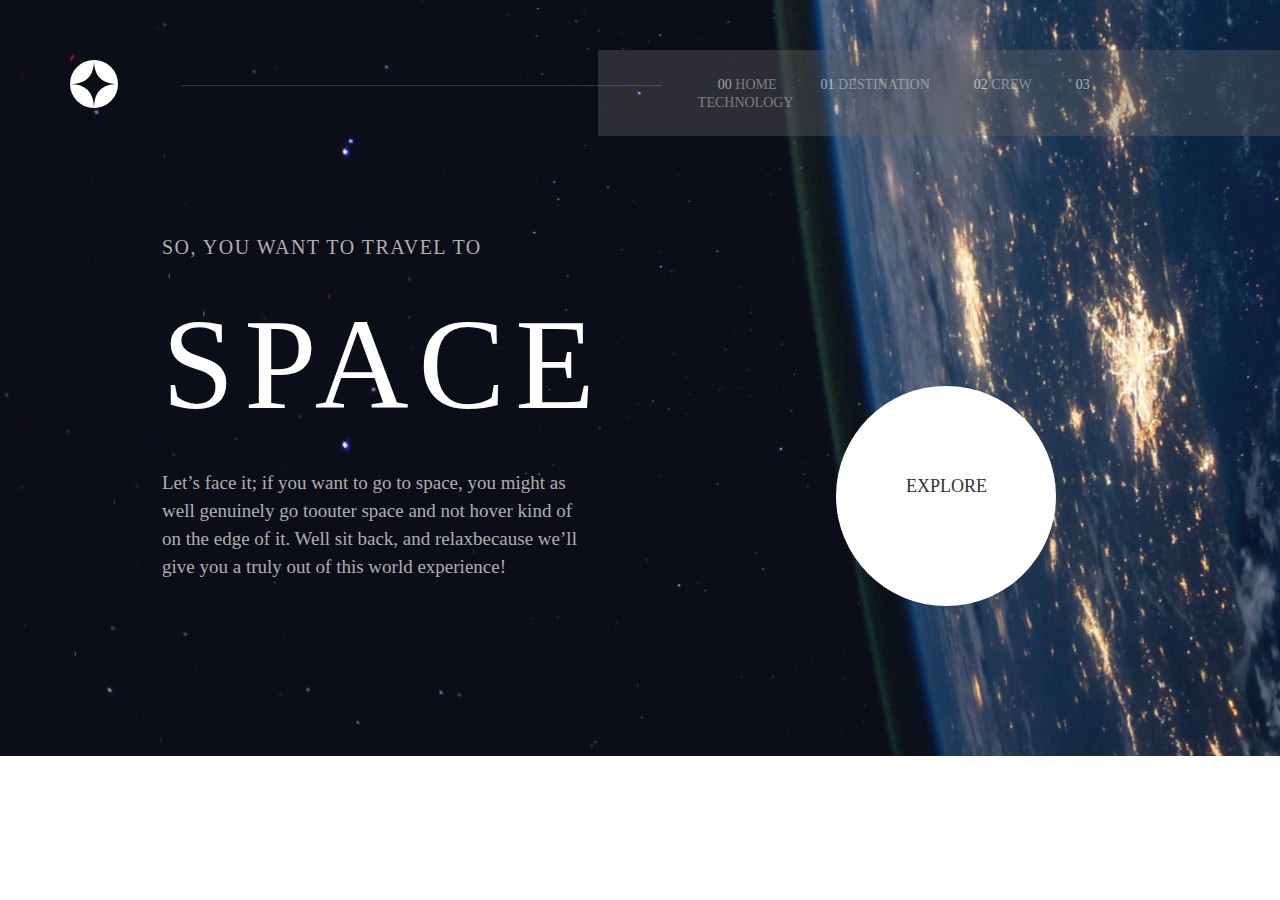
==== index.html @ 4facad0a "second commit" ====
<!DOCTYPE html>
<html lang="en">
<head>
  <meta charset="UTF-8">
  <meta name="viewport" content="width=device-width, initial-scale=1.0">

  <link rel="icon" type="image/png" sizes="32x32" href="./assets/favicon-32x32.png">
  <link rel="stylesheet" href="/css/style.css">
  
  <title>Space tourism website</title>
</head>
<body>

   <div class="home-section">
      <header>
         <div class="logo">
            <img src="/starter-code/assets/shared/logo.svg" alt="logo">
         </div>
         <span class="hr-line"></span>
         <div class="menu">
            <img src="/starter-code/assets/shared/icon-hamburger.svg" alt="menu">
         </div>
         <div class="navigation">
            <nav class="navbar">
               <a class="navbar-list" href="/index.html"><span>00</span> Home</a>
               <a class="navbar-list" href="/starter-code/destination-mars.html"><span>01</span> Destination</a>
               <a class="navbar-list" href="/starter-code/crew-commander.html"><span>02</span> Crew</a>
               <a class="navbar-list" href="/starter-code/technology-vehicle.html"><span>03</span> Technology</a>
            </nav>
         </div>
      </header>
      <section class="home-section-display">
         <div class="display-one">
            <h6>So, you want to travel to</h6>
            <h1>Space</h1>
            <p>Let’s face it; if you want to go to space, you might as well genuinely go toouter space and not hover kind of on the edge of it. Well sit back, and relaxbecause we’ll give you a truly out of this world experience! </p>
         </div>
         <div class="display-two">
            <h3 class="explore">Explore</h3>
         </div>
      </section>
   </div>
<script src="/app.js"></script>
</body>
</html>
---- css/style.css ----
*{
   padding: 0;
   margin: 0;
   box-sizing: border-box;
}

.other-crew{
   width: 20%;
   margin-top: 50px;
   display: flex;
   justify-content: space-between;
}

.newlink{
   margin-bottom: 25px;
   width: 10px;
   height: 10px;
   border-radius: 50%;
   background: rgba(100, 100, 102, 0.616);
}

.hr-line{
   background: rgba(133, 130, 130, 0.37);
   width: 500px;
   height: 1px;
   z-index: 1000;
   position: relative;
   top: 35px;
   left: 5%;
}

a{
   text-decoration: none;
   color: rgb(204, 198, 198);
}


a:hover {
   text-decoration: underline;
   color: #fff;
}

h1{
   font-size: 130px;
   font-weight: 10;
   text-transform: uppercase;
   margin: 30px 0;
   color: #fff;
   letter-spacing: 10px;
}

h3{
   font-size: 18px;
   font-weight: 2;
   text-transform: uppercase;
}
h6{
   font-size: 20px;
   font-weight: 2;
   letter-spacing: 1.5px;
   text-transform: uppercase;
}

span{
   font-weight: 400;
   color: white;
}

body{
   color: rgb(179, 174, 174);
}

.home-section{
   background-image: url(../starter-code/assets/home/background-home-desktop.jpg);
   background-repeat: no-repeat;
   padding: 50px 0;
}

header{
   display: flex;
   justify-content: space-between;
}

.logo{
   padding: 10px 0 10px 70px;
}

.menu, .cancel{
   display: none;
}

nav{
   padding: 25px 100px;
   background: rgba(100, 100, 102, 0.616);
   opacity: 0.6;
   font-weight: 400;
}
   

.navbar-list{
   padding: 0 20px;
   font-size: 14px;
   text-transform: uppercase;   
}

.home-section-display{
   display: flex;
   justify-content: space-between;
   padding: 100px 150px;
}

.display-one{
   width: 45%;
   padding: 0 12px  
}

p{
   line-height: 28px;
   font-size: 19px;
}

.display-two{
   width: 30%;
   margin-top: 150px;
}

 .explore{
   background: white;
   color: #333;
   height: 220px;
   width: 220px;
   border-radius: 50%; 
}

.display-two h3{
   padding-top: 90px;
   padding-left: 70px;
}

/* DESTINATION */

.h4-destination{
   font-weight: 5;
   margin-bottom: 70px;
   color: #fff;
   text-transform: uppercase;
}

.h4-destination span{
   color: rgb(179, 174, 174);
   padding: 0 7px;
}

.destination-section{
   background-image: url(../starter-code/assets/destination/background-destination-desktop.jpg);
   background-repeat: no-repeat;
   background-size: contain;
   padding: 50px 0;
}

.destination-section-display{
   display: flex;
   justify-content: space-evenly;
   padding: 100px 0;
}

.destination-display-one{
   width: 30%;
   align-self: center;
}

.destination-display-two h1{
   margin: 20px 0;
   font-size: 85px; 
}

.destination-display-two{
   width: 30%;
   align-self: center;
   margin-top: 70px;
}

.sub-nav-list{
   padding: 0 20px 0 0;
   text-transform: uppercase;  
}

.destination-display-two .hr{
   background: rgba(133, 130, 130, 0.37);
   z-index: 100;
   margin-top: 60px;
   margin-bottom: 20px;
}

.distance{
   display: flex;
   justify-content: space-between;
   text-transform: uppercase;
   margin: 20px 0;
}
.distance-two{
   margin-right: 100px;
}

small{
  line-height: 40px;
  text-transform: uppercase;
}

h4{
   font-size: 20px;
   font-weight: 5;
}

/* CREW SECTION */

.crew-section{
   background-image: url(../starter-code/assets/crew/background-crew-desktop.jpg);
   background-repeat: no-repeat;
   background-size: cover;
   padding: 50px 0;
}

.crew-section-display{
   display: flex;
   justify-content: space-evenly;
   padding: 120px;
}

.crew-section-display-one, .crew-section-display-two{
   width: 40%;
}

.crew-info{
   margin-top: 100px;
}

.crew-position{
   text-transform: uppercase;
   letter-spacing: 4px;
   font-size: 22px;
}

.crew-name{
   font-size: 35px;
   font-weight: 2;
   letter-spacing: 4px;
   color: #fff;
   margin: 20px 0 40px 0;
   text-transform: uppercase;
}

/* TECHNOLOGY */
.img-two{
   display: none;
}
.technology-section{
   background-image: url(../starter-code/assets/technology/background-technology-desktop.jpg);
   background-repeat: no-repeat;
   background-size: cover;
   padding: 50px 0;
}

.technology-section-display{
   padding: 100px 0px 100px 100px;
}

.float{
   display: flex;
   justify-content: space-between;
}

.technology-float-one{
   display: flex;
   justify-content: space-evenly;
   margin-top: 30px;
}

.numbering{
   display: grid;
   width: 30%;
   position: absolute;
   top: 42%;
   left: 10%;
}

.num{
   margin-bottom: 35px;
   width: 70px;
   height: 70px;
   border-radius: 50%;
   border: 1px solid #fff;
   padding-top: 25px;
   padding-left: 30px;
   font-size: 20px;
}

.num:hover, .newlink:hover{
   background: #fff;
   text-decoration: none;
   color: rgba(100, 100, 102, 0.616);;
}

.technology-info{
   width: 60%;
}

.technology-float-two{
   width: 45%;
   margin-top: -70px;
}

.technology-float-two img{
   width: 550px;
   height: 400px;
}

.technology-name{
   text-transform: uppercase;
   letter-spacing: 3px;
   font-size: 35px;
   font-weight: 2;
   color: #fff;
   margin: 15px 0;
}

/* RESPONSIVENESS */

@media only screen and (max-width: 480px) {

   nav{
      justify-content: center;
      width: 200px;
      display: none;
      padding: 10px 10px;
      margin-top: 40px;
      position: absolute;
      right: 0%;
      background: rgb(7, 7, 20);
      opacity: 1;
   }

   .navbar-list{
      padding: 20px 0;
      border-bottom: 1px dotted rgba(105, 104, 104, 0.37);  
   }

   a:hover {
      text-decoration: none;
      color: #fff;
   }
   
   .navbar-list:last-child{
      border-bottom: none;
   }
   h1{
      font-size: 80px;
      margin: 20px 0;
   }
   h6{
      font-size: 18px;
   }
   p{
      line-height: 10px;
      font-size: 16px;
   }
   section{
      display: block;
   }

   header{
      padding: 0 25px;
   }

   .logo{
      padding: 0px;
   }

    .hr-line{
      display: none;
   }

   .menu{
      display: block;
      position: absolute;
      top: 8%;
      left: 85%;
   }

   .home-section{
      background-image: url(../starter-code/assets/home/background-home-mobile.jpg);
      background-size: cover;
      background-repeat: no-repeat;
      padding: 30px 0;
      text-align: center;
   }

   .home-section-display{
      display: block;
      padding: 40px 10px;
   }

   .display-one{
      width: 100%;
      padding: 0px;  
   }
   
   p{
      line-height: 28px;
      font-size: 16px;
   }
   
   .display-two{
      width: 100%;
      margin-top: 55px;
      display: flex;
      justify-content: center;
   }
   
    .explore{
      height: 180px;
      width: 180px;
   }

   .display-two h3{
      padding-top: 75px;
      padding-left: 20px;
   }

      /* DESTINATION */
      
   .h4-destination{
      margin-bottom: 50px ;
   }

   h6{
      font-size: 18px;
   }
   .destination-display-two h1{
      margin: 20px 0;
      font-size: 70px; 
   }
   .destination-section{
      background-image: url(../starter-code/assets/destination/background-destination-mobile.jpg);
      background-repeat: no-repeat;
      background-size: cover;
      padding: 40px 0;
      text-align: center;
   }

   .destination-section-display, .crew-section-display{
      display: block;
      padding: 0 10px;
   }

   .destination-display-two, .destination-display-one{
      width: 100%;
      margin-top: 50px;
      padding: 0;
   }

   .destination-display-one img, .crew-display-two img{
      width: 300px;
      height: 300px;
   }

   .destination-display-two .hr{
      margin-top: 50px;
      margin-bottom: 15px;
   }

   .distance{
      margin: 10px 0;
      justify-content: space-around;
   }
   .distance-two{
      margin-right: 0px;
   }

   /* CREW */

   .crew-section{
      background-image: url(../starter-code/assets/crew/background-crew-mobile.jpg);
      background-repeat: no-repeat;
      background-size: cover;
      text-align: center;
      padding: 30px 0;
   }

   .crew-section-display-one, .crew-section-display-two{
      width: 100%;
   }

   .crew-section-display{
      display: flex;
      flex-direction: column-reverse;
      margin-top: 70px;
      padding: 0 15px;
   }

   .crew-info{
      margin-top: 50px;
   }

   .crew-name{
      font-size: 35px;
      font-weight: 2;
      letter-spacing: 2px;
      margin: 15px 0 30px 0;
   }

   .other-crew{
      width: 100%;
      margin-top: 50px;
      display: flex;
      justify-content: center;
   }

   .newlink{
      margin: 10px 10px 25px 10px;
   }

   /* TECHNOLOGY */

   .img-one{
      display: none;
   }
   .img-two{
      display: block;
      width: 100%;
   }

   .h4-destination{
      margin-top: 20px;
      margin-bottom: 40px;
   }

   .technology-section{
      background-image: url(../starter-code/assets/technology/background-technology-mobile.jpg);
      background-repeat: no-repeat;
      background-size: cover;
      padding: 30px 0px;
      text-align: center;
   }
   
   .technology-section-display{
      padding: 30px 11px;
   }
   
   .float{
      flex-direction: column-reverse;
   }

   .technology-float-one{
      display: flex;
      justify-content: space-evenly;
      margin-top: 120px;
   }

   .technology-float-two img{
      width: 100%;
      height: 100%;
   }

   .numbering{
      margin: 50px 0;
      display: flex;
      justify-content: center;
      width: 100%;
      position: absolute;
      top: 62%;
      left: 0%;
   }
   
   .num{
      margin-left: 17px;
      margin-top: 20px;
      width: 60px;
      height: 60px;
      padding-top: 15px;
      padding-left: 5px;
   }
   
   .technology-info{
      width: 100%;
   }
 
   .technology-float-two{
      width: 100%;
      margin-top: 50px;
   }
   
   .technology-name{
      letter-spacing: 1px;
      font-size: 30px;
      margin-top: 20px;
   }


}

@media only screen and (max-width: 768px) and (min-width: 481px){
   span, .hr-line{
      display: none;
   }
   .home-section{
      background-image: url(../starter-code/assets/home/background-home-tablet.jpg);
      background-repeat: no-repeat;
      background-size: cover;
      padding: 0;
      text-align: center;
   }

   .logo{
      padding-left: 30px;
   }

   nav{
      padding: 15px;
      position: relative;
      top: 0;
      left: 0;
   }
   
   .navbar-list{
      padding: 0 12px;
      font-size: 10px;  
   }

   .home-section-display{
      display: block;
      padding: 50px;
   }

   .display-one{
      width: 100%;
      padding: 0px; 
      margin-top: 70px; 
   }
   
   .display-two{
      width: 100%;
      margin-top: 150px;
      display: flex;
      justify-content: center;
   }

   .explore{
      height: 200px;
      width: 200px;
   }

   .display-two h3{
      padding-top: 75px;
      padding-left: 20px;
   }

     /* DESTINATION */
     .h4-destination{
      margin-bottom: 50px ;
   }
   .destination-display-two h1{
      margin: 30px 0;
      font-size: 85px; 
   }
     .destination-section{
      background-image: url(../starter-code/assets/destination/background-destination-tablet.jpg);
      background-repeat: no-repeat;
      background-size: cover;
      text-align: center;
      padding: 0;
   }

   .destination-section-display, .crew-section-display{
      display: block;
      padding: 0 20px;
   }

    .destination-display-one{
      width: 100%;
      margin-top: 100px;
   }

   .destination-display-two{
      width: 100%;
      padding: 0;
   }

   .destination-display-one img{
      margin-top: 25px;
      width: 300px;
      height: 300px;
   }

   .destination-display-two .hr{
      margin-top: 60px;
      margin-bottom: 30px;
   }

   .distance{
      margin: 10px 0;
      justify-content: space-around;
   }
   .distance-two{
      margin-right: 0px;
      margin-bottom: 20px;
   }

   /* CREW */
   .crew-section{
      background-image: url(../starter-code/assets/crew/background-crew-tablet.jpg);
      background-repeat: no-repeat;
      background-size: cover;
      text-align: center;
      padding:  0px;
   }

   .crew-section-display-one, .crew-section-display-two{
      width: 100%;
   }

   .crew-section-display{
      margin-top: 70px;
      padding: 0 10px;
   }

   .crew-info{
      margin-top: 50px;
   }

   .crew-name{
      font-size: 35px;
      font-weight: 2;
      letter-spacing: 2px;
      margin: 15px 0 30px 0;
   }

   .other-crew{
      width: 100%;
      margin-top: 50px;
      display: flex;
      justify-content: center;
   }

   .newlink{
      margin: 10px 10px 25px 10px;
   }

   /* TECHNOLOGY */
   .img-one{
      display: none;
   }
   .img-two{
      display: block;
      width: 100%;
   }

   .h4-destination{
      margin-bottom: 0px;
   }

   .technology-section{
      background-image: url(../starter-code/assets/technology/background-technology-tablet.jpg);
      background-repeat: no-repeat;
      background-size: cover;
      padding: 0;
      text-align: center;
   }
   
   .technology-section-display{
      padding: 0px;
   }

   .technology-display-one{
      margin-top: 70px;
      padding: 30px;
      text-align: left;
   }
   
   .float{
      flex-direction: column-reverse;
   }

   .technology-float-one{
      display: flex;
      justify-content: space-evenly;
      margin-top: 110px;
   }

   .numbering{
      margin: 50px 0;
      display: flex;
      justify-content: center;
      width: 100%;
      position: absolute;
      top: 492px;
      left: 0%;
   }
   
   .num{
      margin-left: 17px;
      width: 60px;
      height: 60px;
      padding-top: 15px;
      padding-left: 5px;
   }
   
   .technology-info{
      width: 100%;
      padding: 30px;
   }

   .technology-float-two img{
      width: 100%;
      height: 100%;
   }
   
   .technology-float-two{
      width: 100%;
      margin-top: 50px;
   }
   
   .technology-name{
      letter-spacing: 1px;
      margin-top: 30px;
   }
   
}

@media only screen and (max-width: 1024px) and (min-width: 769px){
   .hr-line{
      width: 250px;
      left: 4%;
   }

   h1{
      font-size: 90px;
   }
   nav{
      padding: 25px 30px;
   }
   .navbar-list{
      font-size: 12px;
      padding: 0 10px;
   }
   
   .home-section-display{
      padding: 55px;
   }

     /* DESTINATION */
     .destination-section{
      background-image: url(../starter-code/assets/destination/background-destination-desktop.jpg);
      background-size: cover;
      background-repeat: no-repeat;  
   }

   .destination-section-display{
      padding: 20px 40px;
   }

   .destination-display-two, .destination-display-one{
      width: 100%;
      margin-top: 70px;
   }

   .destination-display-one img{
      width: 300px;
      height: 300px;
   }

   .destination-display-two .hr{
      margin-top: 40px;
      margin-bottom: 10px;
   }
   .distance-two{
      margin-right: 0px;
   }

   /* CREW */
   .crew-info{
      margin-top: 40px;
   }

   .crew-section-display{
      padding: 60px;
   }

   .crew-display-two img{
      width: 350px;
      height: 400px;
   }

   /* TECHNOLOGY*/
   .technology-section-display{
      padding-left:  30px;
      padding-top: 60px;
   }

   .numbering{
      width: 10%;
      position: absolute;
      top: 45%;
      left: 2%;
   }

   .technology-float-one{
      margin-top: 0px;
   }

   .technology-name{
      font-size: 35px;
   } 

   .technology-float-one{
      margin-top: 0px;
   }
   
   .numbering{
      top: 45%;
      left: 3%;
   }
   
   .technology-info{
      width: 65%;
   }
   
   .technology-float-two{
      width: 40%;
      margin-top: -50px;
   }
   
   .technology-float-two img{
      width: 300px;
   }
   
   .technology-name{
      letter-spacing: 1px;
      font-size: 30px;
   }
  
}

@media only screen and (max-width: 1200px) and (min-width: 1025px){
   .hr-line{
      width: 300px;
      left: 10%;
   }
   
   nav{
      padding: 25px 30px;
   }
   .navbar-list{
      padding-left: 20px;  
   }

     /* DESTINATION */
     .destination-section{
      background-image: url(../starter-code/assets/destination/background-destination-desktop.jpg);
      background-size: cover;
      background-repeat: no-repeat;
   }

   .destination-section-display, .crew-section-display{
      padding: 60px 70px ;
   }


   .destination-display-two, .destination-display-one{
      width: 100%;
   }

   .destination-display-one img{
      width: 400px;
      height: 400px;
   }

   .destination-display-two .hr{
      margin-top: 45px;
   }

   /* TECHNOLOGY */
   .technology-float-one{
      margin-top: 15px;
   }
   
   .numbering{
      left: 8%;
   }
   
   .technology-info{
      width: 65%;
   }
   
   .technology-float-two img{
      width: 550px;
      height: 400px;
   }
    
}
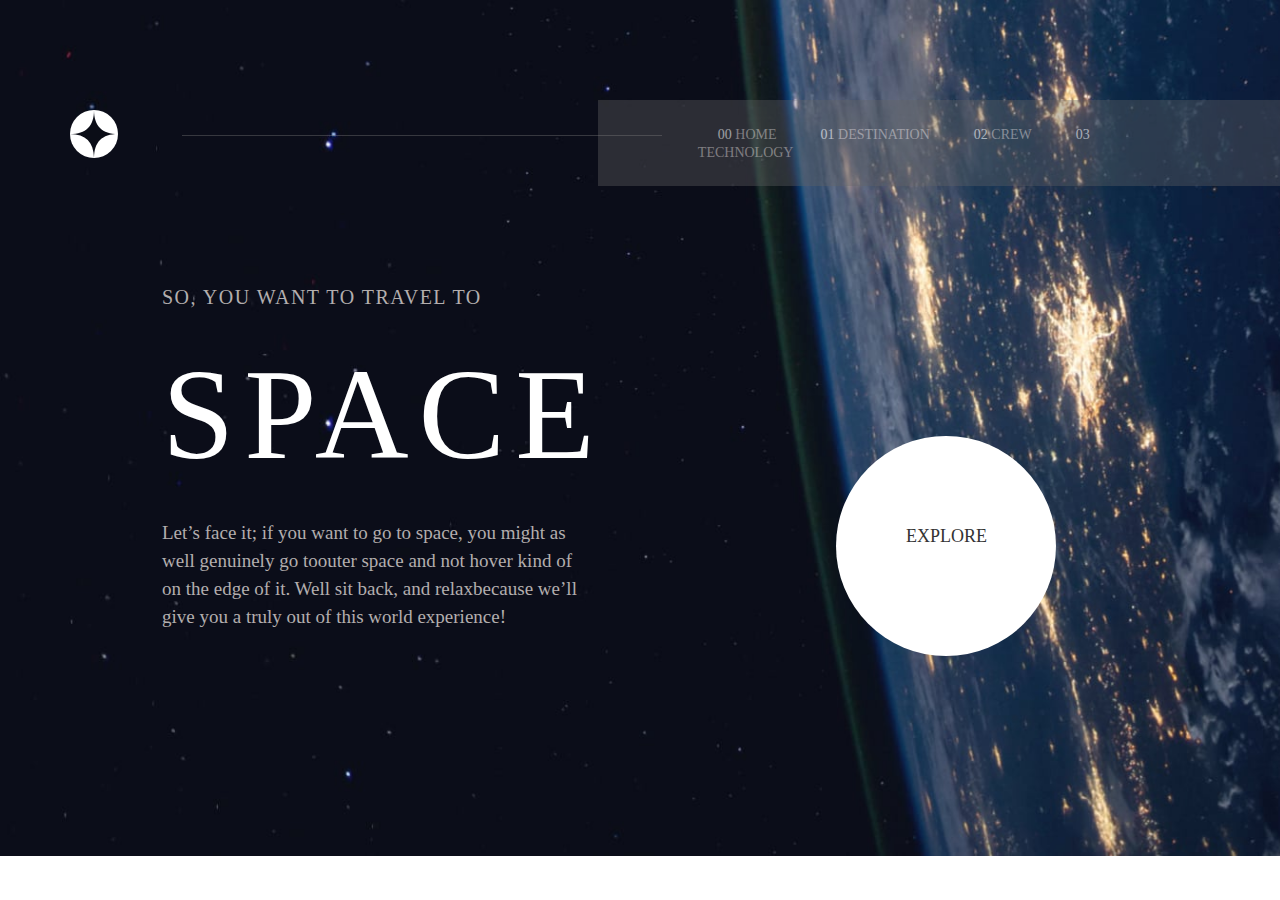
==== commit 8852aab9: "third commit" ====
--- a/index.html
+++ b/index.html
@@ -40,6 +40,7 @@
          </div>
       </section>
    </div>
-<script src="/app.js"></script>
+<!-- <script src="/app.js"></script> -->
+<script src="./app.js"></script>
 </body>
 </html>--- a/css/style.css
+++ b/css/style.css
@@ -73,7 +73,8 @@
 .home-section{
    background-image: url(../starter-code/assets/home/background-home-desktop.jpg);
    background-repeat: no-repeat;
-   padding: 50px 0;
+   background-size: cover;
+   padding: 100px 0;
 }
 
 header{
@@ -258,7 +259,7 @@
    background-image: url(../starter-code/assets/technology/background-technology-desktop.jpg);
    background-repeat: no-repeat;
    background-size: cover;
-   padding: 50px 0;
+   padding: 100px 0;
 }
 
 .technology-section-display{
@@ -280,7 +281,7 @@
    display: grid;
    width: 30%;
    position: absolute;
-   top: 42%;
+   top: 48%;
    left: 10%;
 }
 
@@ -568,7 +569,7 @@
       justify-content: center;
       width: 100%;
       position: absolute;
-      top: 62%;
+      top: 59%;
       left: 0%;
    }
    
